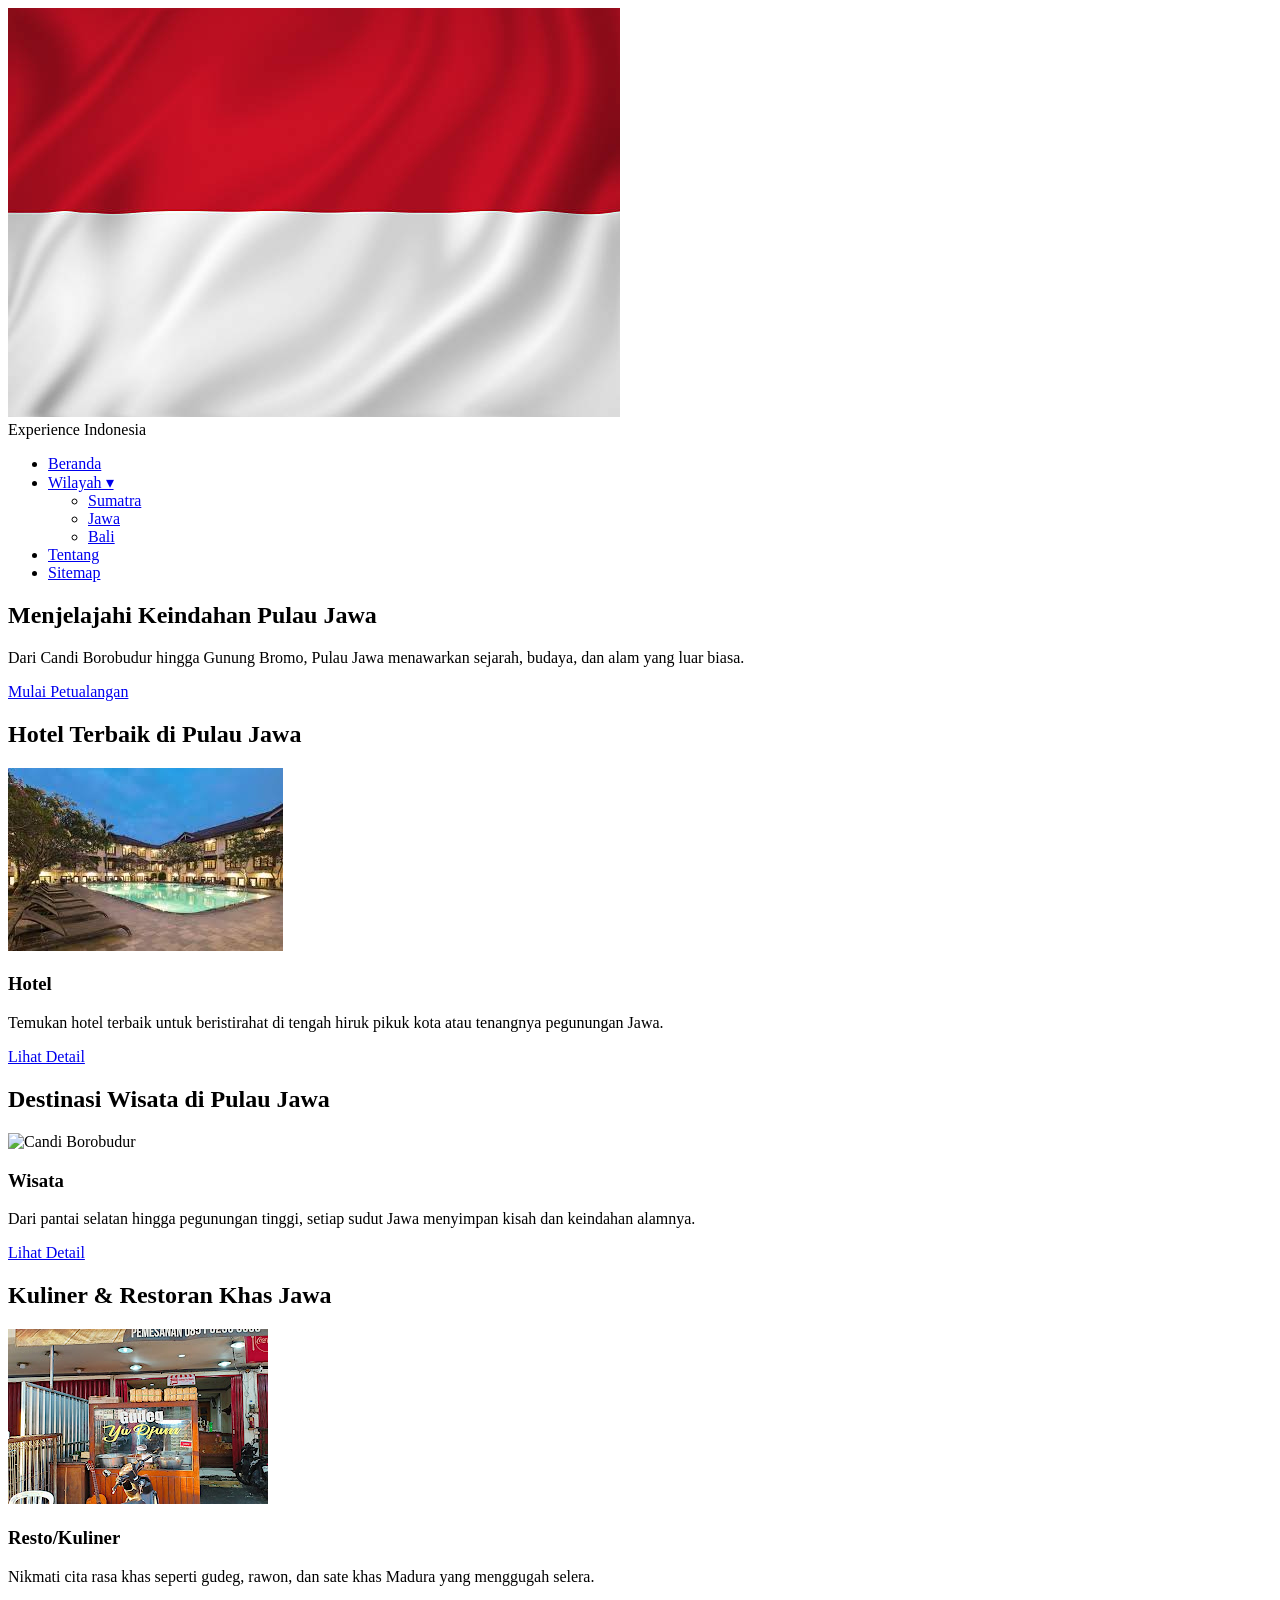
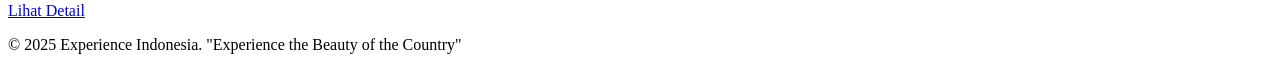
==== TentangJawa.html @ 24ee21bb "Add files via upload" ====
<!DOCTYPE html>
<html lang="id">
<head>
    <meta charset="UTF-8">
    <meta name="viewport" content="width=device-width, initial-scale=1.0">
    <title>Explore Jawa | Experience Indonesia</title>
    <link rel="stylesheet" href="TentangJawa.css">
</head>
<body>
    <!-- ===== Navbar ===== -->
    <header class="navbar">
        <div class="nav-container">
            <div class="nav-left">
                <div class="logo"><img src="INDONESIA.jpg" alt="Indonesia"></div>
                <div class="brand">Experience Indonesia</div>
            </div>
            <nav>
                <ul>
                    <li><a href="index.html">Beranda</a></li>
                    <li>
                        <a href="#">Wilayah ▾</a>
                        <ul>
                            <li><a href="TentangSumatra.html">Sumatra</a></li>
                            <li><a href="TentangJawa.html">Jawa</a></li>
                            <li><a href="TentangBali.html">Bali</a></li>
                        </ul>
                    </li>
                    <li><a href="Tentang.html">Tentang</a></li>
                    <li><a href="Sitemap.html">Sitemap</a></li>
                </ul>
            </nav>
        </div>
    </header>

    <!-- ===== Hero Section ===== -->
    <section class="hero jawa-hero">
        <div class="hero-content">
            <h1>Menjelajahi Keindahan Pulau Jawa</h1>
            <p>Dari Candi Borobudur hingga Gunung Bromo, Pulau Jawa menawarkan sejarah, budaya, dan alam yang luar biasa.</p>
            <a href="HotelJawa.html" class="hero-btn">Mulai Petualangan</a>
        </div>
    </section>

    <!-- ===== HOTEL Section ===== -->
    <section id="hotel" class="explore">
        <h2>Hotel Terbaik di Pulau Jawa</h2>
        <div class="card-grid">
            <div class="card">
                <img src="JawaHero.jpeg" alt="Hotel di Jakarta">
                <div class="card-info">
                    <h3>Hotel</h3>
                    <p>Temukan hotel terbaik untuk beristirahat di tengah hiruk pikuk kota atau tenangnya pegunungan Jawa.</p>
                    <a href="HotelJawa.html" class="btn-outline">Lihat Detail</a>
                </div>
            </div>
        </div>
    </section>

    <!-- ===== WISATA Section ===== -->
    <section id="wisata" class="explore alt-bg">
        <h2>Destinasi Wisata di Pulau Jawa</h2>
        <div class="card-grid">
            <div class="card">
                <img src="borobudur.jpeg" alt="Candi Borobudur">
                <div class="card-info">
                    <h3>Wisata</h3>
                    <p>Dari pantai selatan hingga pegunungan tinggi, setiap sudut Jawa menyimpan kisah dan keindahan alamnya.</p>
                    <a href="WisataJawa.html" class="btn-outline">Lihat Detail</a>
                </div>
            </div>
        </div>
    </section>

    <!-- ===== RESTAURANT Section ===== -->
    <section id="restaurant" class="explore">
        <h2>Kuliner & Restoran Khas Jawa</h2>
        <div class="card-grid">
            <div class="card">
                <img src="Gudeg.jpg" alt="Gudeg Yogyakarta">
                <div class="card-info">
                    <h3>Resto/Kuliner</h3>
                    <p>Nikmati cita rasa khas seperti gudeg, rawon, dan sate khas Madura yang menggugah selera.</p>
                    <a href="RestaurantJawa.html" class="btn-outline">Lihat Detail</a>
                </div>
            </div>
        </div>
    </section>

    <!-- ===== Footer ===== -->
    <footer class="footer">
        <p>&copy; 2025 Experience Indonesia. "Experience the Beauty of the Country"</p>
    </footer>
</body>
</html>
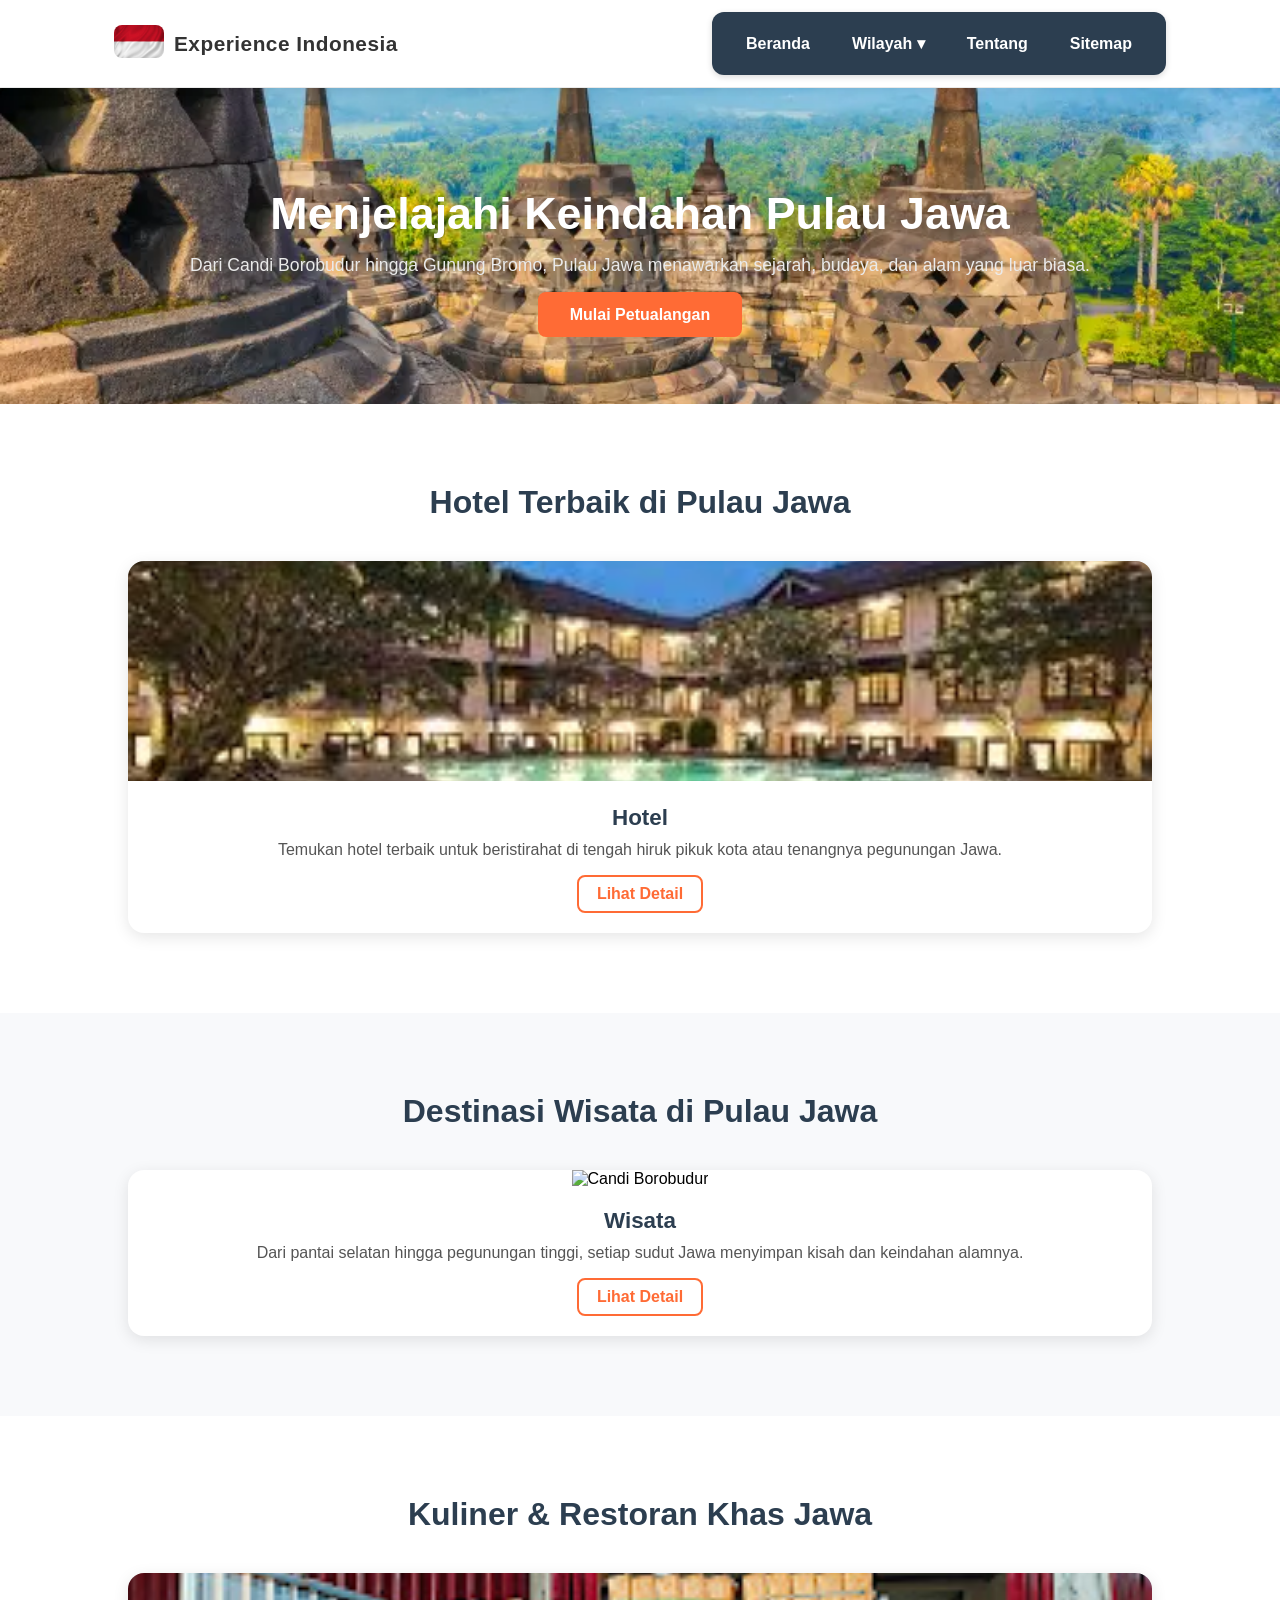
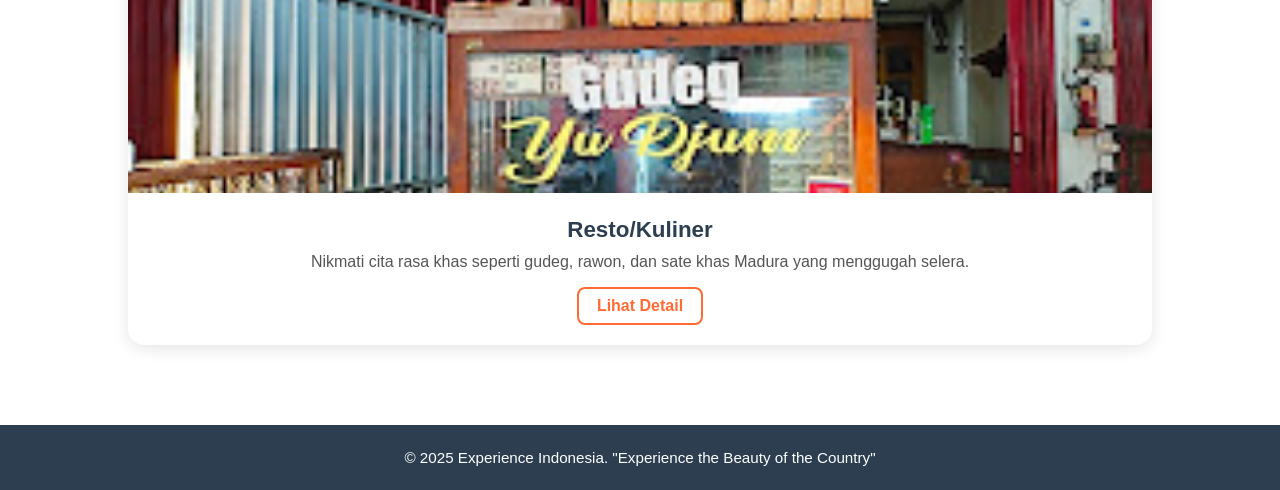
==== commit 416bfada: "Update TentangJawa.html" ====
--- a/TentangJawa.html
+++ b/TentangJawa.html
@@ -4,7 +4,7 @@
     <meta charset="UTF-8">
     <meta name="viewport" content="width=device-width, initial-scale=1.0">
     <title>Explore Jawa | Experience Indonesia</title>
-    <link rel="stylesheet" href="TentangJawa.css">
+    <link rel="stylesheet" href="Tentangjawa.css">
 </head>
 <body>
     <!-- ===== Navbar ===== -->
@@ -92,3 +92,4 @@
     </footer>
 </body>
 </html>
+
--- a/Tentangjawa.css
+++ b/Tentangjawa.css
@@ -0,0 +1,273 @@
+            /* ===== Reset ===== */
+            * {
+                margin: 0;
+                padding: 0;
+                box-sizing: border-box;
+                font-family: "Poppins", sans-serif;
+            }
+
+            /* ===== Navbar ===== */
+            .navbar {
+                background: #ffffff;
+                border-bottom: 1px solid #eaeaea;
+                position: sticky;
+                top: 0;
+                z-index: 100;
+                box-shadow: 0 2px 8px rgba(0, 0, 0, 0.05);
+                backdrop-filter: blur(6px);
+                transition: background 0.3s ease;
+            }
+
+            .nav-container {
+                max-width: 1100px;
+                margin: auto;
+                padding: 12px 24px;
+                display: flex;
+                align-items: center;
+                justify-content: space-between;
+            }
+
+            .nav-left {
+                display: flex;
+                align-items: center;
+                gap: 10px;
+            }
+
+            .logo img {
+                width: 50px;
+                border-radius: 8px;
+            }
+
+            .brand {
+                font-weight: 700;
+                font-size: 1.3rem;
+                color: #333;
+                letter-spacing: 0.5px;
+            }
+
+            /* ===== Navigation ===== */
+            nav {
+                background: #2c3e50;
+                border-radius: 12px;
+                padding: 4px 10px;
+                margin-left: auto;
+                box-shadow: 0 2px 6px rgba(0, 0, 0, 0.15);
+            }
+
+            nav ul {
+                list-style: none;
+                margin: 0;
+                padding: 8px;
+                display: flex;
+                align-items: center;
+                justify-content: center;
+                gap: 10px;
+            }
+
+            nav ul li {
+                position: relative;
+            }
+
+            nav ul li a {
+                color: #ffffff;
+                text-decoration: none;
+                font-weight: 600;
+                padding: 10px 16px;
+                display: block;
+                border-radius: 8px;
+                transition: all 0.3s ease;
+            }
+
+            nav ul li a:hover {
+                background: #1a252f;
+                transform: scale(1.05);
+                box-shadow: 0 3px 10px rgba(0, 0, 0, 0.15);
+            }
+
+            /* Dropdown */
+            nav ul li ul {
+                display: none;
+                position: absolute;
+                top: 45px;
+                left: 0;
+                background: #1f2e3d;
+                list-style: none;
+                padding: 6px 0;
+                margin: 0;
+                border-radius: 8px;
+                min-width: 180px;
+                box-shadow: 0 8px 20px rgba(0, 0, 0, 0.25);
+                opacity: 0;
+                transform: translateY(-10px);
+                transition: all 0.3s ease;
+                z-index: 99;
+            }
+
+            nav ul li:hover ul {
+                display: block;
+                opacity: 1;
+                transform: translateY(0);
+            }
+
+            nav ul li ul li a {
+                padding: 10px 16px;
+                font-weight: 500;
+                color: #fff;
+                border-bottom: 1px solid rgba(255, 255, 255, 0.08);
+                transition: background 0.3s ease, padding-left 0.3s ease;
+            }
+
+            nav ul li ul li a:hover {
+                background: #32465a;
+                padding-left: 20px;
+            }
+
+            /* ===== Hero Section Jawa ===== */
+            .jawa-hero {
+                background: url('borobudur-bg.jpg') center/cover no-repeat;
+                color: white;
+                text-align: center;
+                padding: 100px 20px 80px;
+                position: relative;
+                overflow: hidden;
+            }
+
+            .jawa-hero .hero-content {
+                z-index: 2;
+                position: relative;
+            }
+
+            .jawa-hero h1 {
+                font-size: 2.8rem;
+                margin-bottom: 16px;
+            }
+
+            .jawa-hero p {
+                font-size: 1.1rem;
+                color: #eaeaea;
+                margin-bottom: 30px;
+            }
+
+            .hero-btn {
+                background: #ff6b35;
+                color: white;
+                text-decoration: none;
+                padding: 14px 32px;
+                border-radius: 8px;
+                font-weight: bold;
+                transition: background 0.3s ease, transform 0.3s ease;
+            }
+
+            .hero-btn:hover {
+                background: #ff804f;
+                transform: scale(1.05);
+            }
+
+            /* ===== Explore Sections (Hotel, Wisata, Restaurant) ===== */
+            .explore {
+                padding: 80px 10%;
+                text-align: center;
+                background: #f8f9fb;
+            }
+
+            .explore:nth-of-type(even) {
+                background: #ffffff;
+            }
+
+            .explore h2 {
+                font-size: 2rem;
+                color: #2c3e50;
+                margin-bottom: 16px;
+            }
+
+            .explore .card-grid {
+                display: grid;
+                grid-template-columns: repeat(auto-fit, minmax(300px, 1fr));
+                gap: 28px;
+                margin-top: 40px;
+            }
+
+            .card {
+                background: white;
+                border-radius: 16px;
+                overflow: hidden;
+                box-shadow: 0 4px 16px rgba(0, 0, 0, 0.1);
+                transition: transform 0.3s ease, box-shadow 0.3s ease;
+            }
+
+            .card:hover {
+                transform: translateY(-8px);
+                box-shadow: 0 8px 24px rgba(0, 0, 0, 0.15);
+            }
+
+            .card img {
+                width: 100%;
+                height: 220px;
+                object-fit: cover;
+            }
+
+            .card-info {
+                padding: 20px;
+            }
+
+            .card-info h3 {
+                color: #2c3e50;
+                font-size: 1.4rem;
+                margin-bottom: 10px;
+            }
+
+            .card-info p {
+                color: #555;
+                font-size: 1rem;
+                margin-bottom: 16px;
+            }
+
+            .btn-outline {
+                display: inline-block;
+                color: #ff6b35;
+                border: 2px solid #ff6b35;
+                text-decoration: none;
+                padding: 8px 18px;
+                border-radius: 8px;
+                font-weight: 600;
+                transition: all 0.3s ease;
+            }
+
+            .btn-outline:hover {
+                background: #ff6b35;
+                color: white;
+                transform: scale(1.05);
+            }
+
+            /* ===== Footer ===== */
+            .footer {
+                background: #2c3e50;
+                color: white;
+                text-align: center;
+                padding: 24px;
+                font-size: 0.95rem;
+            }
+
+            /* ===== Responsive ===== */
+            @media (max-width: 768px) {
+                .nav-container {
+                    flex-direction: column;
+                    gap: 10px;
+                }
+
+                .explore {
+                    padding: 60px 5%;
+                }
+
+                .jawa-hero {
+                    padding: 80px 20px;
+                }
+
+                .card img {
+                    height: 180px;
+                }
+
+                .card-info h3 {
+                    font-size: 1.2rem;
+                }
+            }
